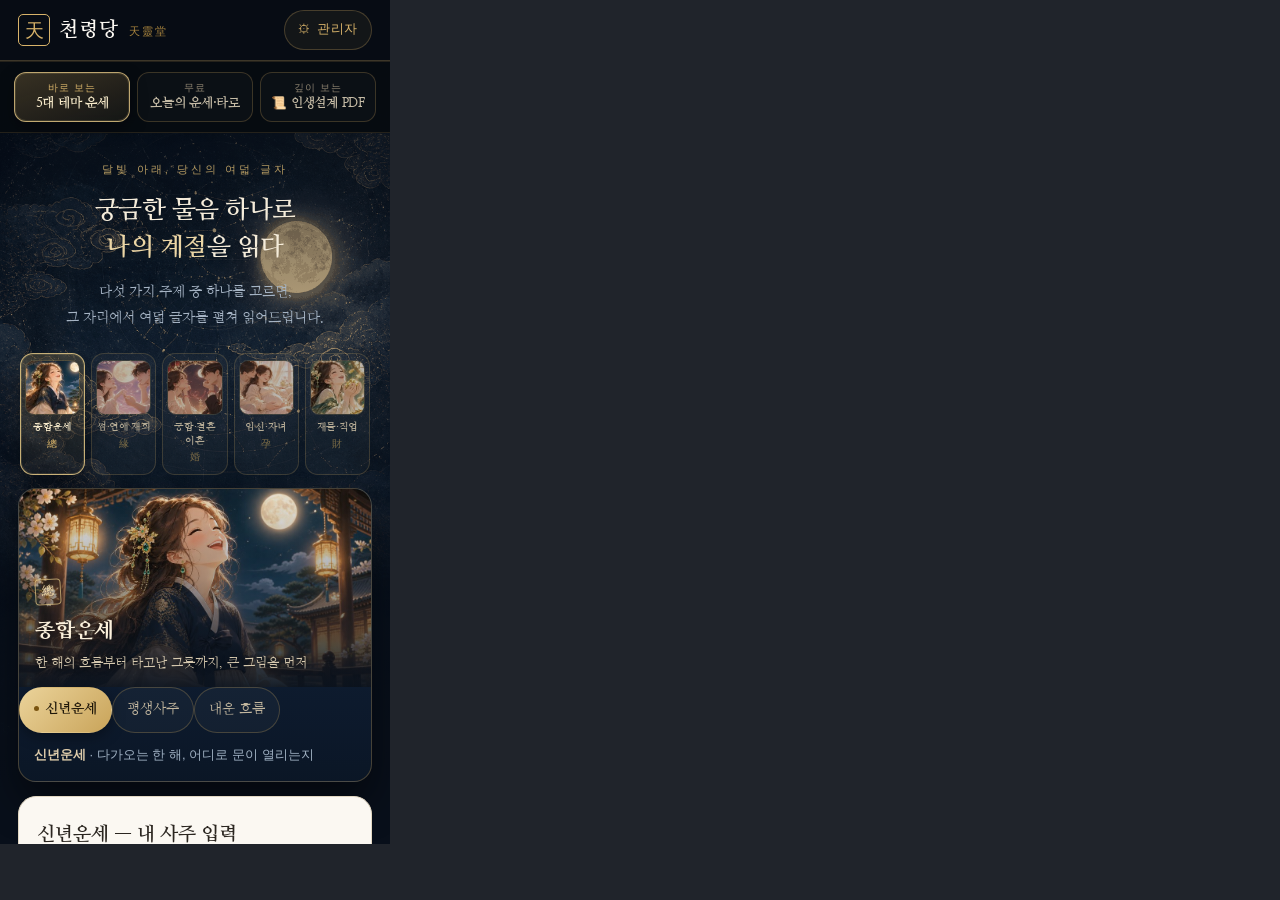
==== frame.html @ fed0a4cc "임시: 모바일 프레임 미리보기" ====
<!doctype html>
<html lang="ko">
<head>
<meta charset="utf-8">
<meta name="viewport" content="width=device-width, initial-scale=1">
<title>mobile frame preview</title>
<style>
  html,body{margin:0;padding:0;background:#20242b}
  #ph{position:absolute;left:0;top:0;width:390px;height:844px;border:0;background:#000}
</style>
</head>
<body>
<iframe id="ph" src="./index.html?v=14"></iframe>
<script>
(function(){
  var q=new URLSearchParams(location.search);
  var f=document.getElementById('ph');
  var w=+(q.get('w')||390), h=+(q.get('h')||844), y=+(q.get('y')||0);
  f.style.width=w+'px'; f.style.height=h+'px';
  f.addEventListener('load',function(){
    try{
      var d=f.contentDocument, win=f.contentWindow;
      var tab=q.get('tab'); if(tab){ var b=d.querySelector('[data-track="'+tab+'"]'); if(b) b.click(); }
      var theme=q.get('theme'); if(theme){ var c=d.querySelector('[data-theme="'+theme+'"]'); if(c) c.click(); }
      var sub=q.get('sub'); if(sub){ var s=d.querySelector('[data-tab="'+sub+'"]'); if(s) s.click(); }
      if(y) setTimeout(function(){ win.scrollTo(0,y); },500);
    }catch(e){}
  });
})();
</script>
</body>
</html>
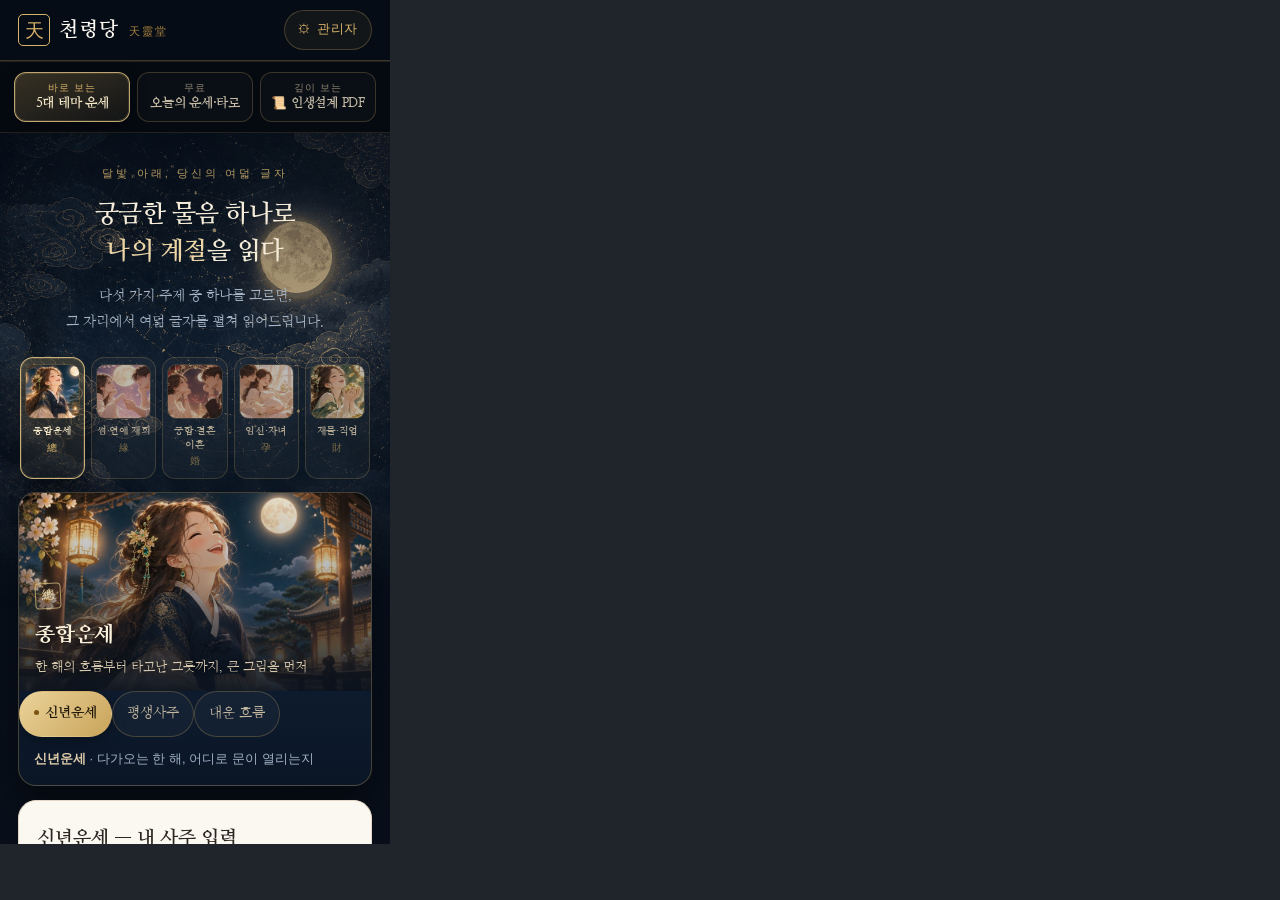
==== commit d782c0db: "임시: 프레임 확대 옵션" ====
--- a/frame.html
+++ b/frame.html
@@ -15,8 +15,9 @@
 (function(){
   var q=new URLSearchParams(location.search);
   var f=document.getElementById('ph');
-  var w=+(q.get('w')||390), h=+(q.get('h')||844), y=+(q.get('y')||0);
+  var w=+(q.get('w')||390), h=+(q.get('h')||844), y=+(q.get('y')||0), z=+(q.get('z')||1);
   f.style.width=w+'px'; f.style.height=h+'px';
+  if(z!==1){ f.style.transform='scale('+z+')'; f.style.transformOrigin='top left'; }
   f.addEventListener('load',function(){
     try{
       var d=f.contentDocument, win=f.contentWindow;
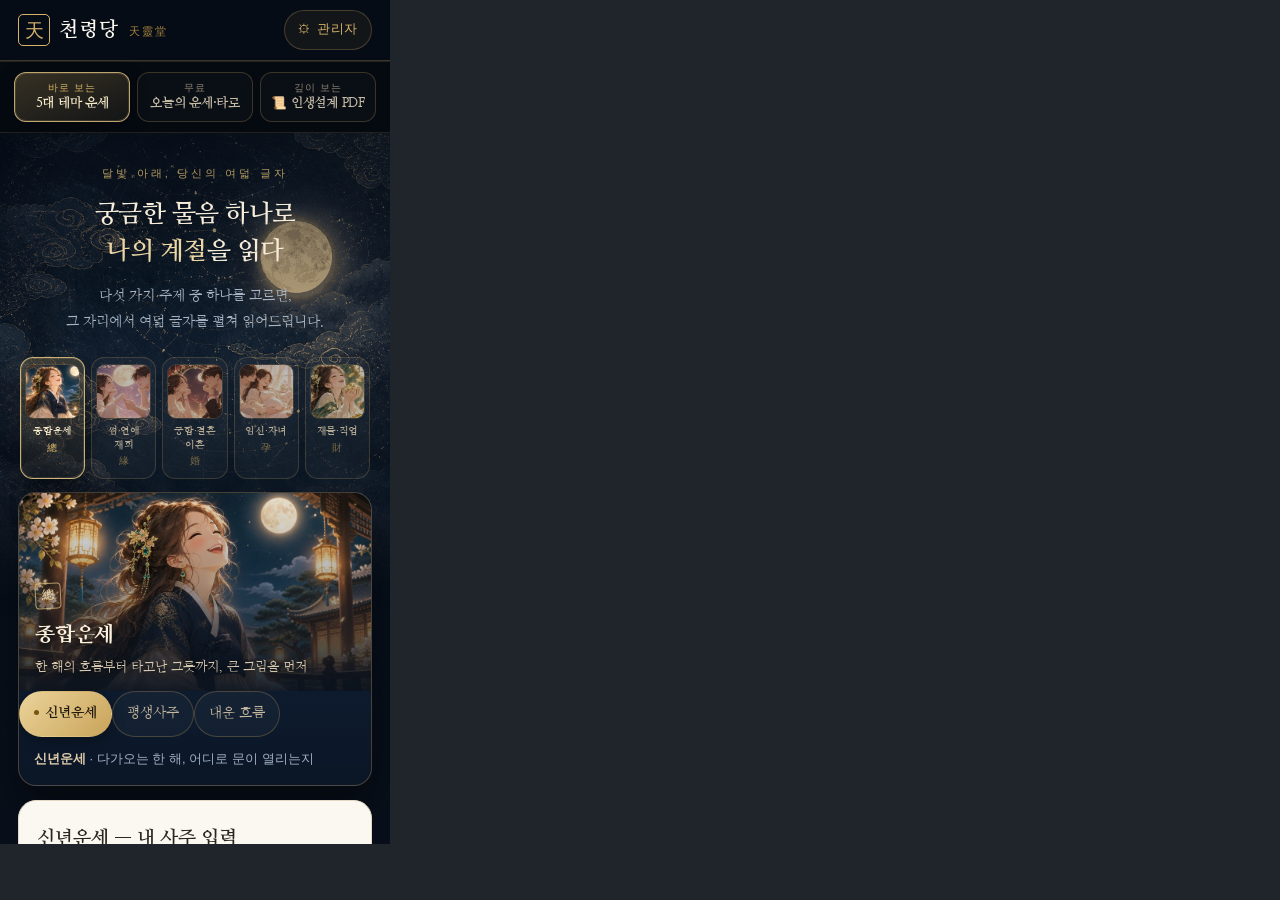
==== commit 28442d2f: "임시: 프레임 캐시 우회" ====
--- a/frame.html
+++ b/frame.html
@@ -10,11 +10,12 @@
 </style>
 </head>
 <body>
-<iframe id="ph" src="./index.html?v=14"></iframe>
+<iframe id="ph"></iframe>
 <script>
 (function(){
   var q=new URLSearchParams(location.search);
   var f=document.getElementById('ph');
+  f.src='./index.html?v='+Date.now();
   var w=+(q.get('w')||390), h=+(q.get('h')||844), y=+(q.get('y')||0), z=+(q.get('z')||1);
   f.style.width=w+'px'; f.style.height=h+'px';
   if(z!==1){ f.style.transform='scale('+z+')'; f.style.transformOrigin='top left'; }
